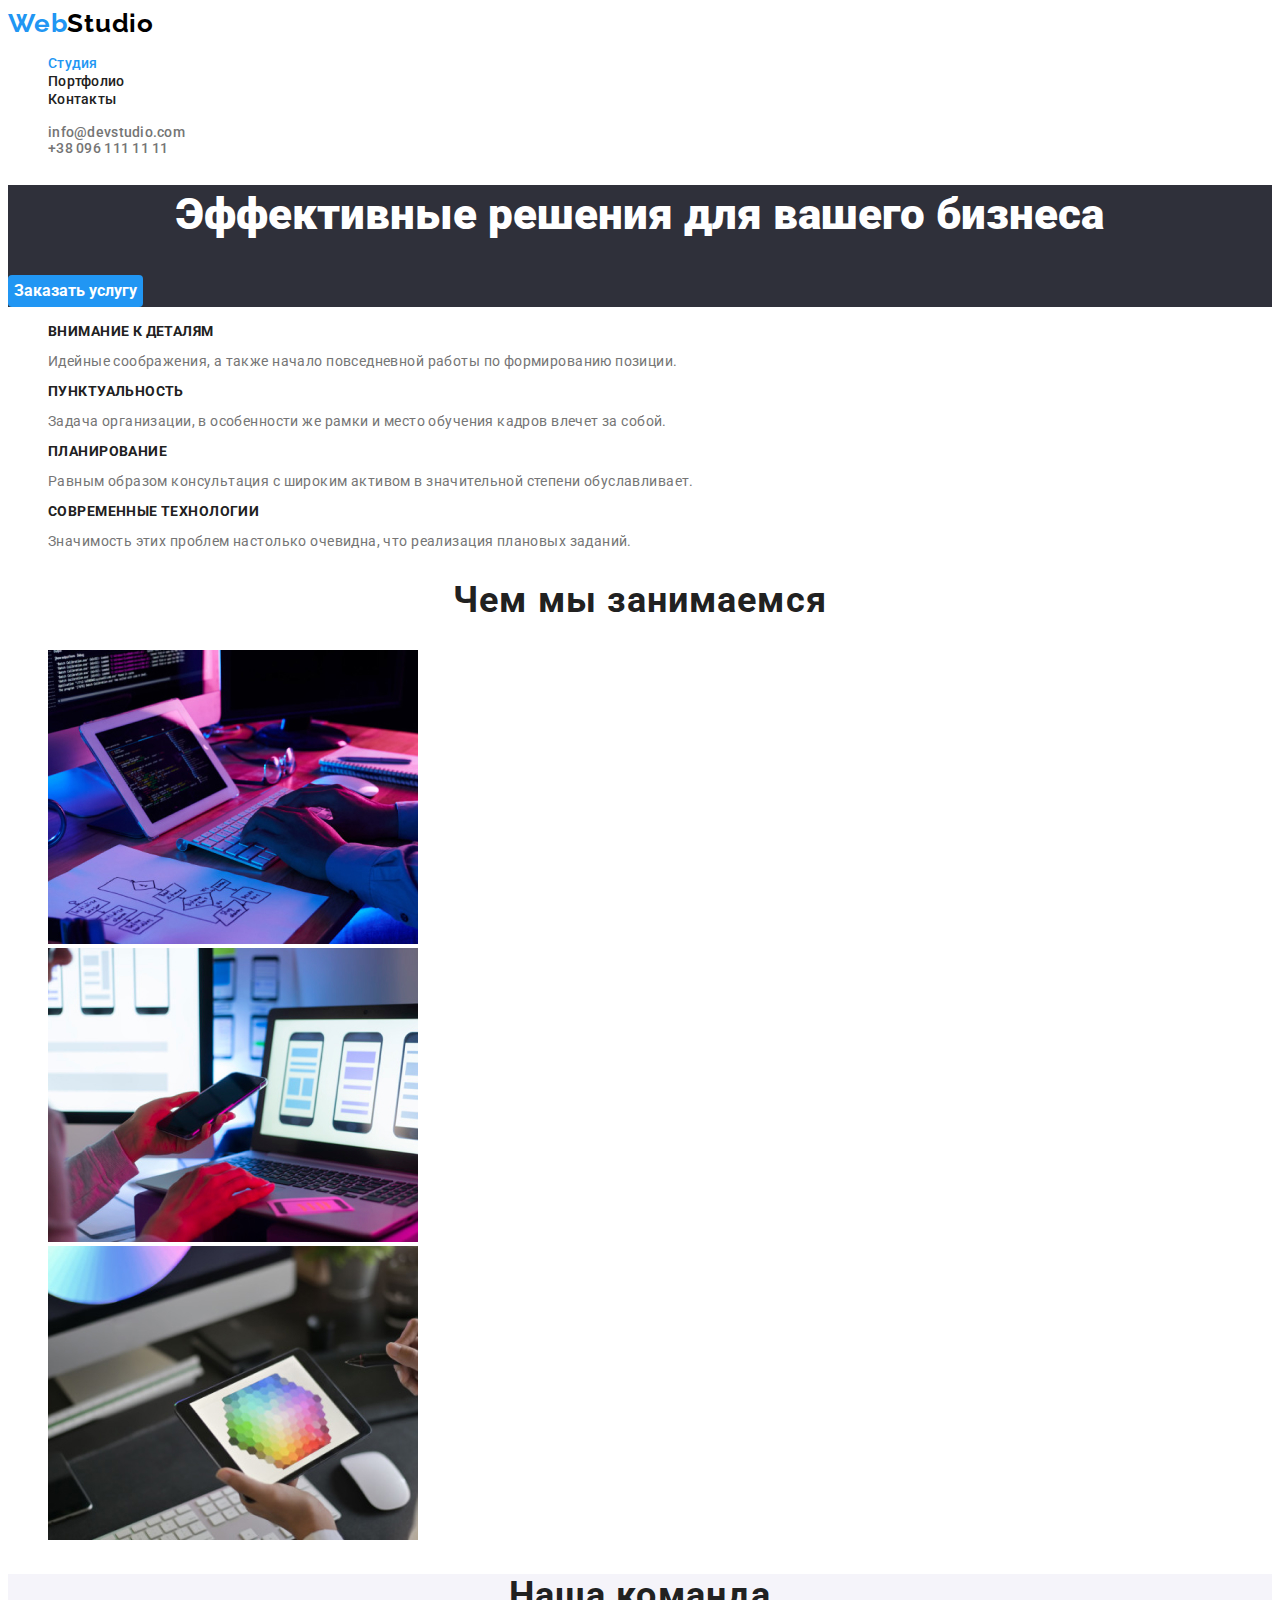
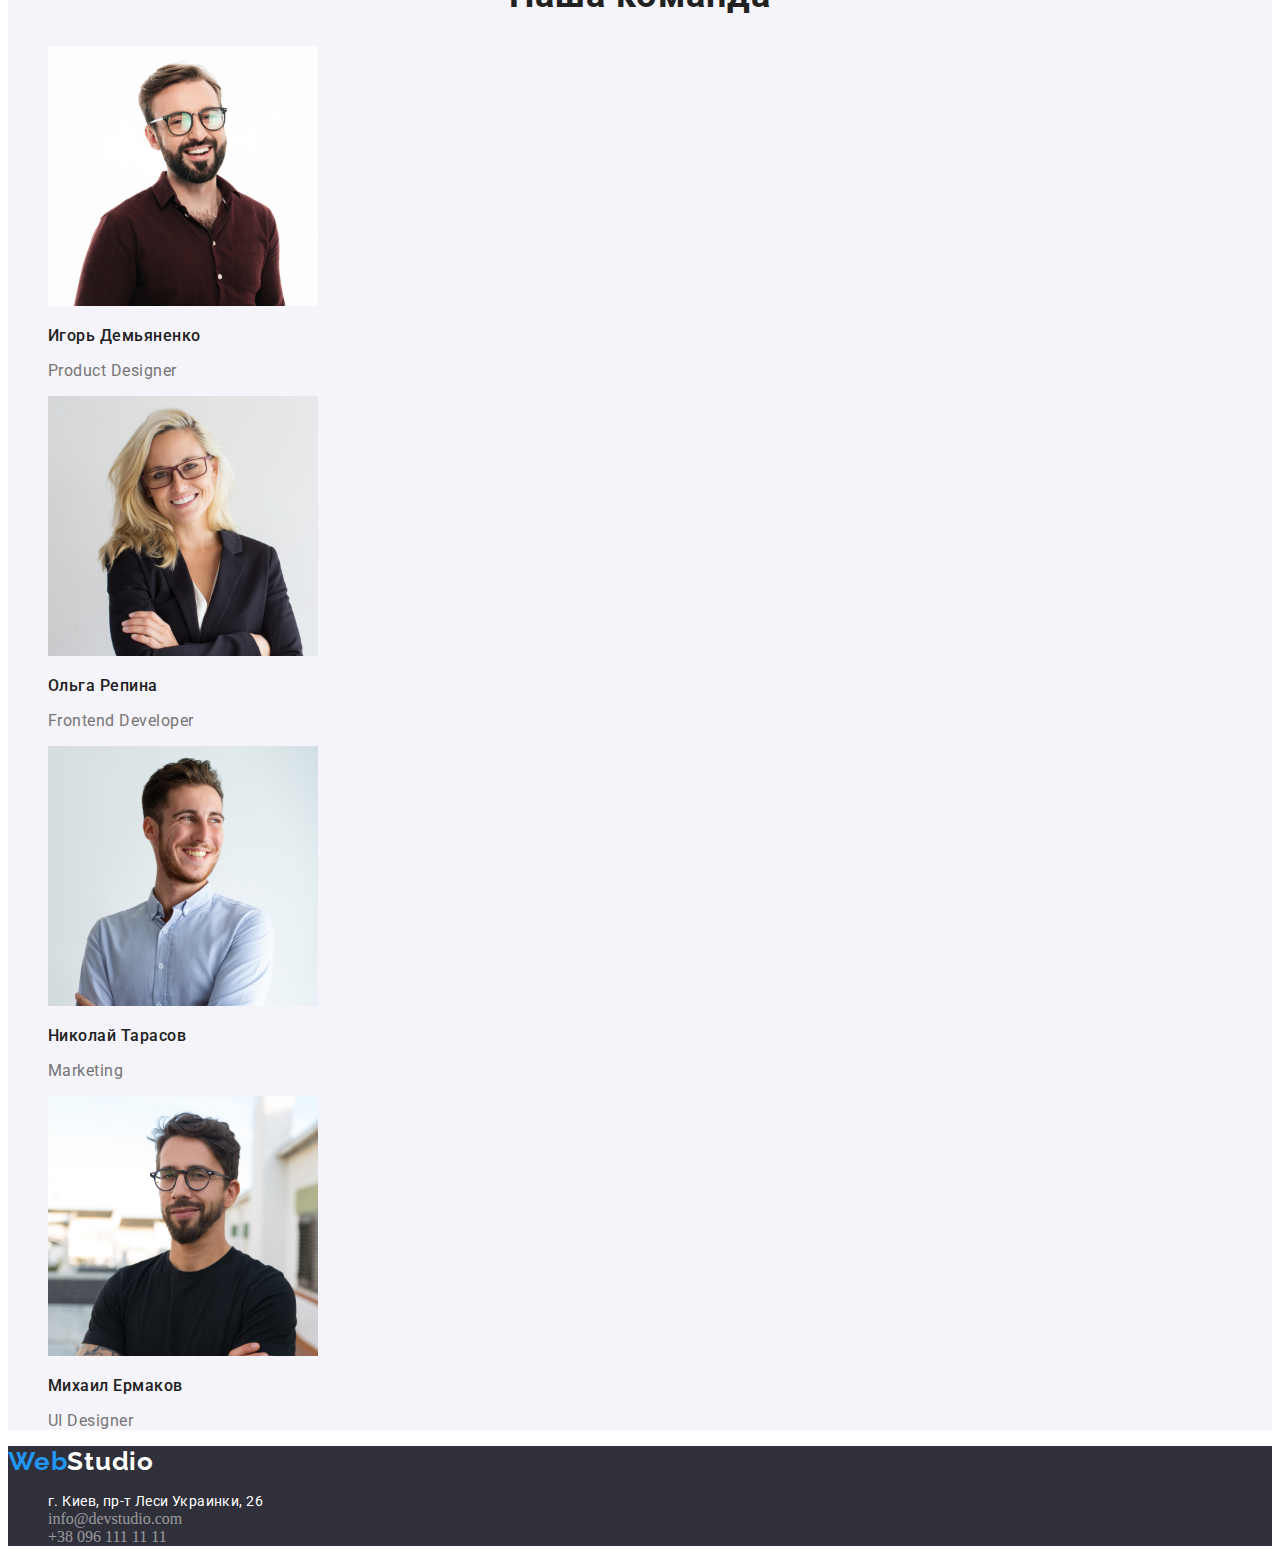
==== index.html @ e1d63bba "Склонировала" ====
<!DOCTYPE html>
<html lang="ru">
<head>
    <meta charset="UTF-8">
    <meta name="viewport" content="width=device-width, initial-scale=1.0">
    <title>Студия</title>
    <link rel="preconnect" href="https://fonts.gstatic.com">
    <link rel="preconnect" href="https://fonts.gstatic.com">
    <link href="https://fonts.googleapis.com/css2?family=Raleway:wght@700&family=Roboto:wght@400;500;700;900&display=swap" rel="stylesheet">
    <link rel="stylesheet" href="https://cdnjs.cloudflare.com/ajax/libs/modern-normalize/1.0.0/modern-normalize.min.css"
     integrity="sha512-ISS7cAi1PEhQ8jnbJpJZMd29NlhNj4AWYyLOSp2CE/CsHxTCu+r+t0D2yoJudVrd0/8fTVPUVDzY5Tvli75u/g==" crossorigin="anonymous" />
    <link rel="stylesheet" href="./css/styles.css">
</head>
<body>
        <!--COMPONENTS-->
    <header class="header">
        <nav class="header-nav">
            <a class="logo link" >
            <span class="logo-color">Web</span>Studio
        </a>
        <ul class="nav-list list" >
            <li class="nav-item"><a class="active nav-link link">Студия</a></li>
            <li class="nav-item"><a href="./portfolio.html" class="nav-link link">Портфолио</a></li>
            <li class="nav-item"><a class="nav-link link" >Контакты</a></li>
        </ul>
        </nav>
        <ul class="info-link list">
            <li>
              <a class="info link"  href="mailto:info@devstudio.com">info@devstudio.com</a>
            </li>
            <li>
              <a class="info link" href="tel:+380961111111">+38 096 111 11 11</a>
            </li>
          </ul>
    </header>

    <main>
        <!--HERO-->
        <section class="hero">
            <div class="hero-right-site">
                <h1 class="hero-title">
                    Эффективные решения для вашего бизнеса
                </h1>
                <button class="modal-btn" type="button">
                    Заказать услугу
                </button>
            </div>
        </section>

         <!--ABOUT-->
        <section class="about">
            <ul class=" list">
                   <li class="work">
                       <h3 class="work-title">  Внимание к деталям</h3>
                        <p class="work-text">
                        Идейные соображения, а также начало повседневной работы по формированию позиции.
                        </p>
                    </li>
                <li class="work">
                    <h3 class="work-title">Пунктуальность</h3>
                    <p class="work-text">
                    Задача организации, в особенности же рамки и место обучения кадров влечет за собой.
                    </p>
                </li>
                <li class="work">
                    <h3 class="work-title">Планирование</h3>
                    <p class="work-text">
                    Равным образом консультация с широким активом в значительной степени обуславливает.
                    </p>
                </li>
                <li class="work">
                    <h3 class="work-title">Современные технологии </h3>
                    <p class="work-text">
                    Значимость этих проблем настолько очевидна, что реализация плановых заданий.
                    </p>
                </li>
            </ul>
        </section>

        <!--SERVICES-->
            <section class="services">
                <h2 class="caption">
                    Чем мы занимаемся
                </h2>
                <ul class="list">
                    <li class="caption-pic">
                        <img src="./images/box1.jpg" alt="Верстает" width="370" height="294">
                    </li>
                    <li class="caption-pic">
                        <img src="./images/box2.jpg" alt="Сидит" width="370" height="294">
                    </li>
                    <li class="caption-pic">
                        <img src="./images/box3.jpg" alt="Работает" width="370" height="294">
                    </li>
                </ul>
        </section>
        
        <!--MASTERS-->
       <section class="masters">
        <h2 class="caption">Наша команда</h2>
        <ul class="list">
          <li>
            <img src="./images/img.jpg" width="270" height="260" alt="Игорь Демьяненко - Дизайнер продуктов" />
            <h3 class="work-name">Игорь Демьяненко</h3>
            <p lang="en" class="position">Product Designer</p>
          </li>
          <li>
            <img src="./images/img1.jpg" width="270" height="260" alt="Ольга Репина-фронтенд-разработчик" />
            <h3 class="work-name">Ольга Репина</h3>
            <p lang="en" class="position">Frontend Developer</p>
          </li>
          <li>
            <img src="./images/img2.jpg" width="270" height="260"
              alt="Николай Тарасов-Маркетинг-UI дизайнер" />
  
            <h3 class="work-name">Николай Тарасов</h3>
            <p lang="en" class="position">Marketing</p>
          </li>
          <li>
            <img src="./images/img3.jpg" width="270" height="260" alt="Михаил Ермаков-UI Designer" />
            <h3 class="work-name">Михаил Ермаков</h3>
            <p lang="en" class="position">UI Designer</p>
          </li>
        </ul>
      </section>
    </main>

    <!--CONTACTS-->
    <footer class="contacts">
        <a class="link logo logo-contacts" href=""><span class="logo-color">Web</span>Studio </a>
    <address class="address">
        <ul class="list">
          <li>
            <a class="link maps" href="https://goo.gl/maps/Kj9o169cFubhBfax5" target="_blank" rel="noopener noreferrer">
              г. Киев, пр-т Леси Украинки, 26
            </a>
          </li>
          <li>
            <a class="link contacts-info" href="mailto:info@devstudio.com">info@devstudio.com</a>
          </li>
          <li>
            <a class="link contacts-info" href="tel:+380961111111">+38 096 111 11 11</a>
          </li>
        </ul>
      </address>
    </footer>
</body>
</html>
---- css/styles.css ----
/*===COMPONENTS===*/
body {
    --main-font: "Roboto", sans-serif;
    --secondary-font: "Raleway", sans-serif;
    --accent-color: #2196f3;
    --secondary-color: #212121;
}
.link {
	text-decoration: none;
}
.list {
	list-style: none;
}
.address {
	font-style: normal;
}
.logo {
	color: #000000;
	font-family: "Raleway", sans-serif;
	font-weight: 700;
	font-size: 26px;
	line-height: 1, 19;
	letter-spacing: 0.03em;
}
.nav-link {
	font-family: "Roboto", sans-serif;
	font-weight: 500;
	font-size: 14px;
	line-height: 1, 17;
	letter-spacing: 0.02em;
	font-style: normal;
	color: #212121;
}
.nav-link:hover,
.nav-link:focus {
	color: #2196f3;
}
.active {
	color: #2196f3;
}
.info-link {
	font-family: "Roboto", sans-serif;
	font-weight: 500;
	font-size: 14px;
	line-height: 1, 17;
	letter-spacing: 0.02em;
	font-style: normal;
}
.info {
	color: #757575;
}
.info:hover,
.info:focus {
	color: #2196f3;
}
/*===END COMPONENTS===*/

/*===HERO===*/
.hero-title {
	font-family: "Roboto", sans-serif;
	font-weight: 900;
	font-size: 44px;
	text-align: center;
	line-height: 1.36;
	color: #ffffff;
}
.hero-right-site {
	background: #2f303a;
}
.modal-btn {
	font-family: "Roboto", sans-serif;
	font-weight: 700;
	font-size: 16px;
	line-height: 1.87;
	color: #ffffff;
	background-color: #2196f3;
	cursor: pointer;
	border-radius: 4px;
	border: none;
}
.modal-btn:hover,
.modal-btn {
	background-color: #2196f3;
}
/*=== END HERO===*/

/*===ABOUT===*/
.work-title {
	font-family: "Roboto", sans-serif;
	font-weight: 700;
	font-size: 14px;
	line-height: 1, 14;
	letter-spacing: 0.03em;
	font-style: normal;
	color: #212121;
	text-transform: uppercase;
}
.work-text {
	font-family: "Roboto", sans-serif;
	font-weight: 400;
	font-size: 14px;
	line-height: 1, 71;
	letter-spacing: 0.03em;
	font-style: normal;
	color: #757575;
}
/*=== END ABOUT===*/

/*=== SERVICES===*/
.caption {
	font-family: "Roboto", sans-serif;
	font-weight: 700;
	font-size: 36px;
	line-height: 1, 16;
	text-align: center;
	letter-spacing: 0.03em;
	font-style: normal;
	color: #212121;
}
/*=== END SERVICES===*/

/*=== MASTERS===*/
.masters {
	background: #f5f4fa;
}
.work-name {
	font-family: "Roboto", sans-serif;
	font-weight: 500;
	font-size: 16px;
	line-height: 1, 18;
	letter-spacing: 0.03em;
	font-style: normal;
	color: #212121;
}
.position {
	font-family: "Roboto", sans-serif;
	font-weight: 400;
	font-size: 16px;
	line-height: 1, 18;
	letter-spacing: 0.03em;
	font-style: normal;
	color: #757575;
}
/*===END MASTERS===*/

/*===CONTACTS===*/
.contacts {
	background-color: #2f303a;
}
.logo-color {
	color: #2196f3;
	font-family: "Raleway", sans-serif;
	font-weight: 700;
	font-size: 26px;
	line-height: 1, 19;
	letter-spacing: 0.03em;
}
.logo-contacts {
	color: #ffffff;
	font-family: "Raleway", sans-serif;
	font-weight: 700;
	font-size: 26px;
	line-height: 1, 19;
	letter-spacing: 0.03em;
}
.maps {
	font-family: "Roboto", sans-serif;
	color: #ffffff;
	font-weight: 400;
	font-size: 14px;
	line-height: 1, 71;
	letter-spacing: 0.03em;
	font-style: #ffffff;
}
.contacts-info {
	color: rgba(225, 225, 225, 0.6);
}
/*===END CONTACTS===*/

/*===========PORTFOLIO===============*/
/*===MENU===*/
.btn-menu {
	font-family: "Roboto", sans-serif;
	font-weight: 500;
	font-size: 16px;
	line-height: 1.62;
	cursor: pointer;
	color: #212121;
	background-color: #f5f4fa;
	border-radius: 4px;
	border: none;
}
.btn-menu:hover {
	color: #ffffff;
	background-color: #2196f3;
}
/*===END MENU===*/

/*===PORTFOLIO===*/
.site-name {
	font-family: "Roboto", sans-serif;
	font-weight: 700;
	font-size: 18px;
	line-height: 2, 25;
	letter-spacing: 0.06em;
	font-style: normal;
	color: #212121;
}
.preview-name {
	font-family: "Roboto", sans-serif;
	font-weight: 400;
	font-size: 16px;
	line-height: 1, 87;
	letter-spacing: 0.03em;
	font-style: normal;
	color: #757575;
}
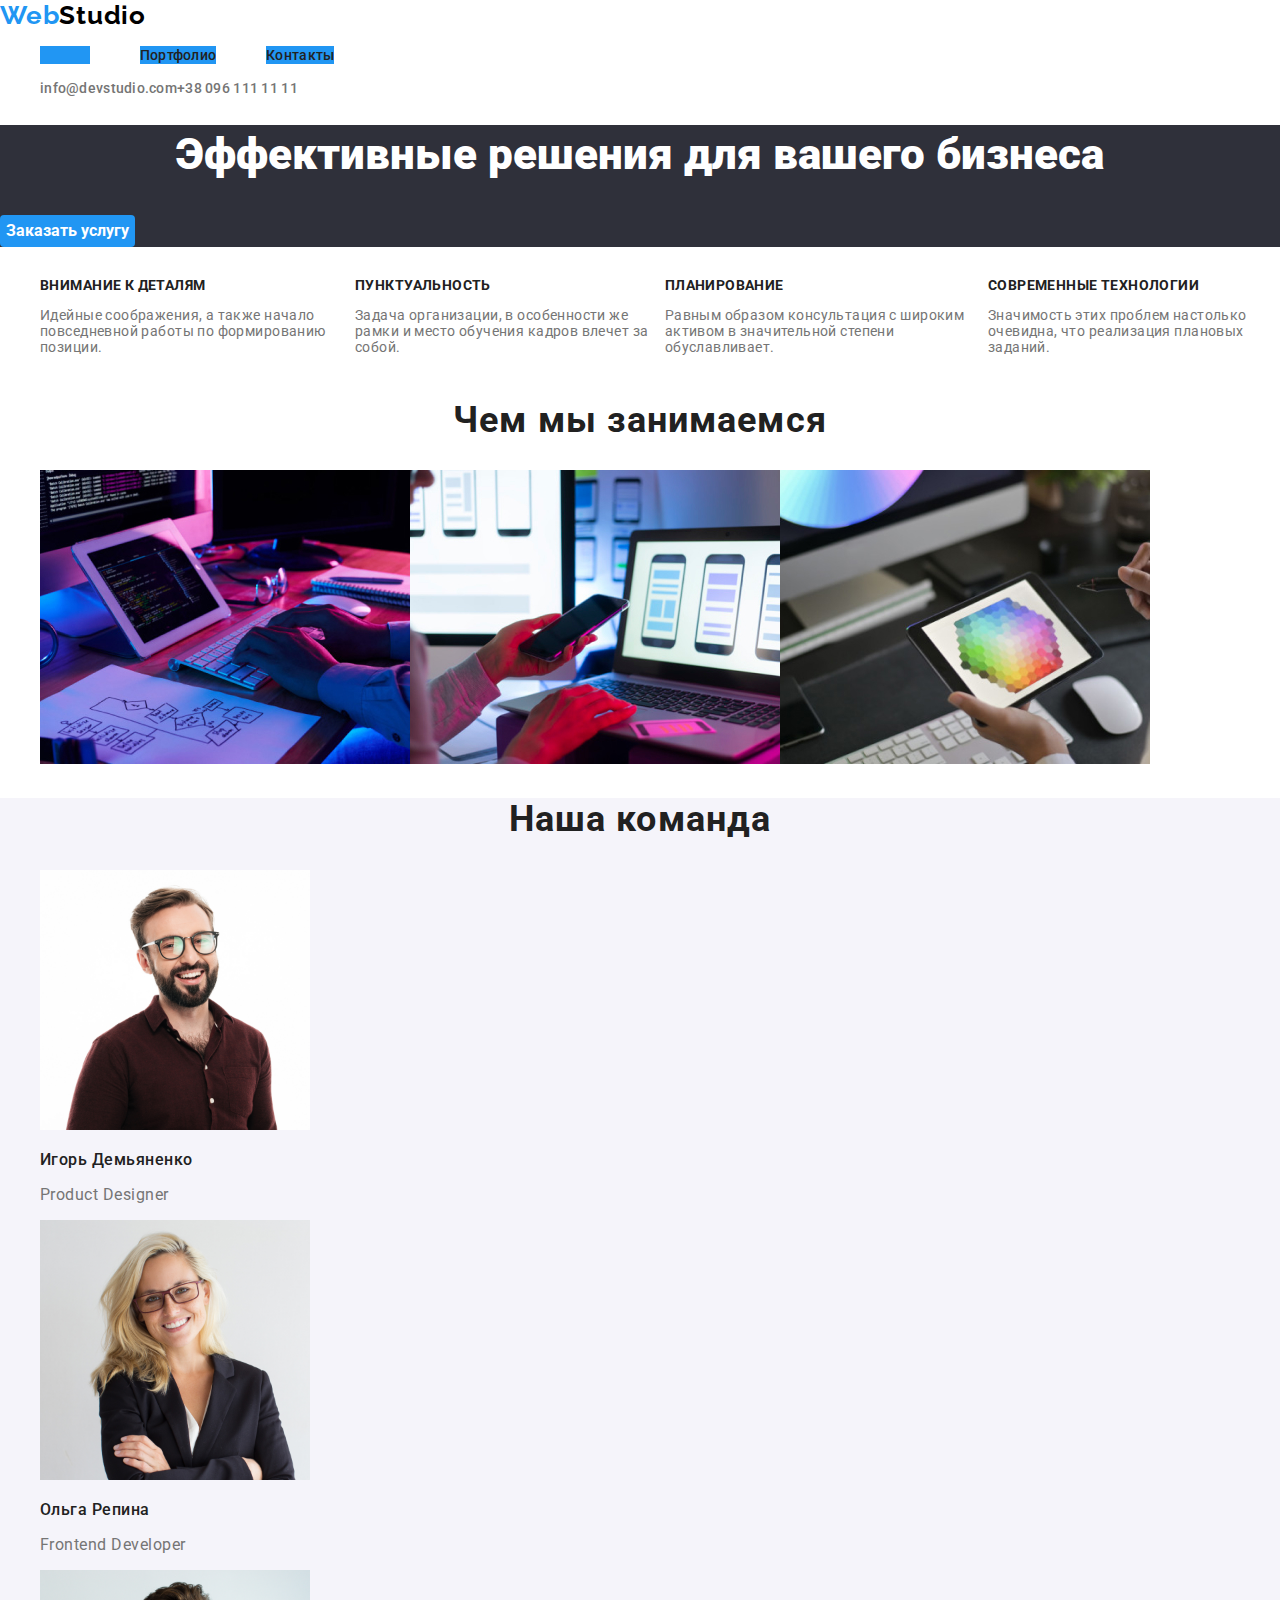
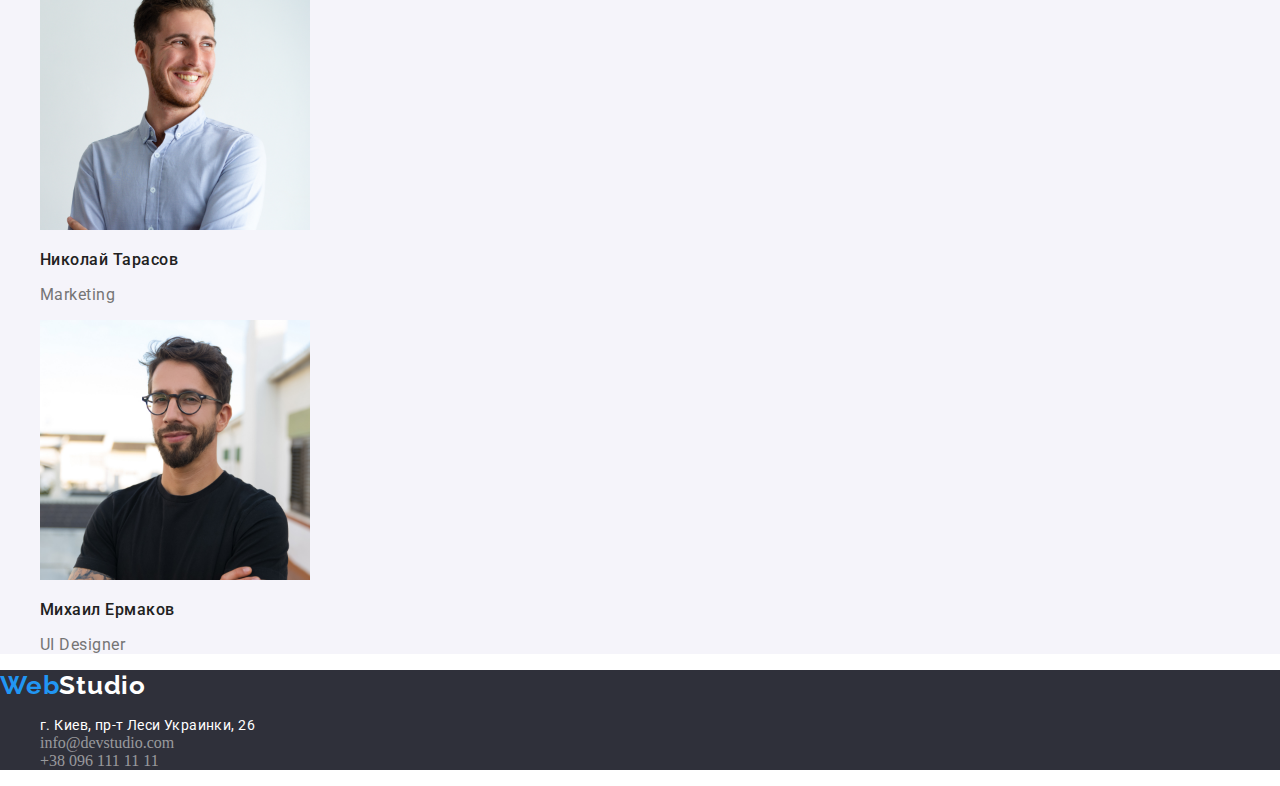
==== commit 52f2b123: "Правки" ====
--- a/index.html
+++ b/index.html
@@ -15,13 +15,13 @@
         <!--COMPONENTS-->
     <header class="header">
         <nav class="header-nav">
-            <a class="logo link" >
+            <a class="logo link">
             <span class="logo-color">Web</span>Studio
         </a>
-        <ul class="nav-list list" >
+        <ul class="nav-list list">
             <li class="nav-item"><a class="active nav-link link">Студия</a></li>
             <li class="nav-item"><a href="./portfolio.html" class="nav-link link">Портфолио</a></li>
-            <li class="nav-item"><a class="nav-link link" >Контакты</a></li>
+            <li class="nav-item"><a class="nav-link link">Контакты</a></li>
         </ul>
         </nav>
         <ul class="info-link list">
@@ -49,9 +49,9 @@
 
          <!--ABOUT-->
         <section class="about">
-            <ul class=" list">
+            <ul class="list about-list">
                    <li class="work">
-                       <h3 class="work-title">  Внимание к деталям</h3>
+                       <h3 class="work-title">Внимание к деталям</h3>
                         <p class="work-text">
                         Идейные соображения, а также начало повседневной работы по формированию позиции.
                         </p>
@@ -69,7 +69,7 @@
                     </p>
                 </li>
                 <li class="work">
-                    <h3 class="work-title">Современные технологии </h3>
+                    <h3 class="work-title">Современные технологии</h3>
                     <p class="work-text">
                     Значимость этих проблем настолько очевидна, что реализация плановых заданий.
                     </p>
@@ -82,7 +82,7 @@
                 <h2 class="caption">
                     Чем мы занимаемся
                 </h2>
-                <ul class="list">
+                <ul class="service-list list">
                     <li class="caption-pic">
                         <img src="./images/box1.jpg" alt="Верстает" width="370" height="294">
                     </li>
@@ -127,7 +127,7 @@
 
     <!--CONTACTS-->
     <footer class="contacts">
-        <a class="link logo logo-contacts" href=""><span class="logo-color">Web</span>Studio </a>
+        <a class="link logo logo-contacts" href=""><span class="logo-color">Web</span>Studio</a>
     <address class="address">
         <ul class="list">
           <li>
--- a/css/styles.css
+++ b/css/styles.css
@@ -4,6 +4,7 @@
     --secondary-font: "Raleway", sans-serif;
     --accent-color: #2196f3;
     --secondary-color: #212121;
+	margin: 0px;
 }
 .link {
 	text-decoration: none;
@@ -22,6 +23,13 @@
 	line-height: 1, 19;
 	letter-spacing: 0.03em;
 }
+.nav-list {
+	display: flex;
+}
+.nav-item {
+	background-color: #2196f3;
+	margin-right: 50px;
+}
 .nav-link {
 	font-family: "Roboto", sans-serif;
 	font-weight: 500;
@@ -40,6 +48,7 @@
 }
 .info-link {
 	font-family: "Roboto", sans-serif;
+	display: flex;
 	font-weight: 500;
 	font-size: 14px;
 	line-height: 1, 17;
@@ -85,6 +94,9 @@
 /*=== END HERO===*/
 
 /*===ABOUT===*/
+.about-list {
+	display: flex;
+}
 .work-title {
 	font-family: "Roboto", sans-serif;
 	font-weight: 700;
@@ -117,6 +129,9 @@
 	font-style: normal;
 	color: #212121;
 }
+.service-list {
+	display: flex;
+}
 /*=== END SERVICES===*/
 
 /*=== MASTERS===*/
@@ -179,6 +194,10 @@
 
 /*===========PORTFOLIO===============*/
 /*===MENU===*/
+.menu-list {
+	display: flex;
+	justify-content: center;
+}
 .btn-menu {
 	font-family: "Roboto", sans-serif;
 	font-weight: 500;
@@ -189,14 +208,30 @@
 	background-color: #f5f4fa;
 	border-radius: 4px;
 	border: none;
+	padding: 6px 22px;
 }
 .btn-menu:hover {
 	color: #ffffff;
 	background-color: #2196f3;
 }
+.menu-portfolio {
+	padding-right: 8px;
+}
 /*===END MENU===*/
 
 /*===PORTFOLIO===*/
+.portfolio-list {
+	flex-wrap: wrap;
+	display: flex;
+	margin-top: 50px;
+	margin-bottom: 74px;
+	justify-content: center;
+}
+.portfolio-kart {
+	outline: 1px solid #F5F4FA;
+	margin-right: 30px;
+	margin-bottom: 30px;
+}
 .site-name {
 	font-family: "Roboto", sans-serif;
 	font-weight: 700;
@@ -205,6 +240,8 @@
 	letter-spacing: 0.06em;
 	font-style: normal;
 	color: #212121;
+	padding-left: 24px;
+	padding-top: 10px;
 }
 .preview-name {
 	font-family: "Roboto", sans-serif;
@@ -214,4 +251,6 @@
 	letter-spacing: 0.03em;
 	font-style: normal;
 	color: #757575;
-}
+	padding-left: 24px;
+	padding-bottom: 10px;
+}
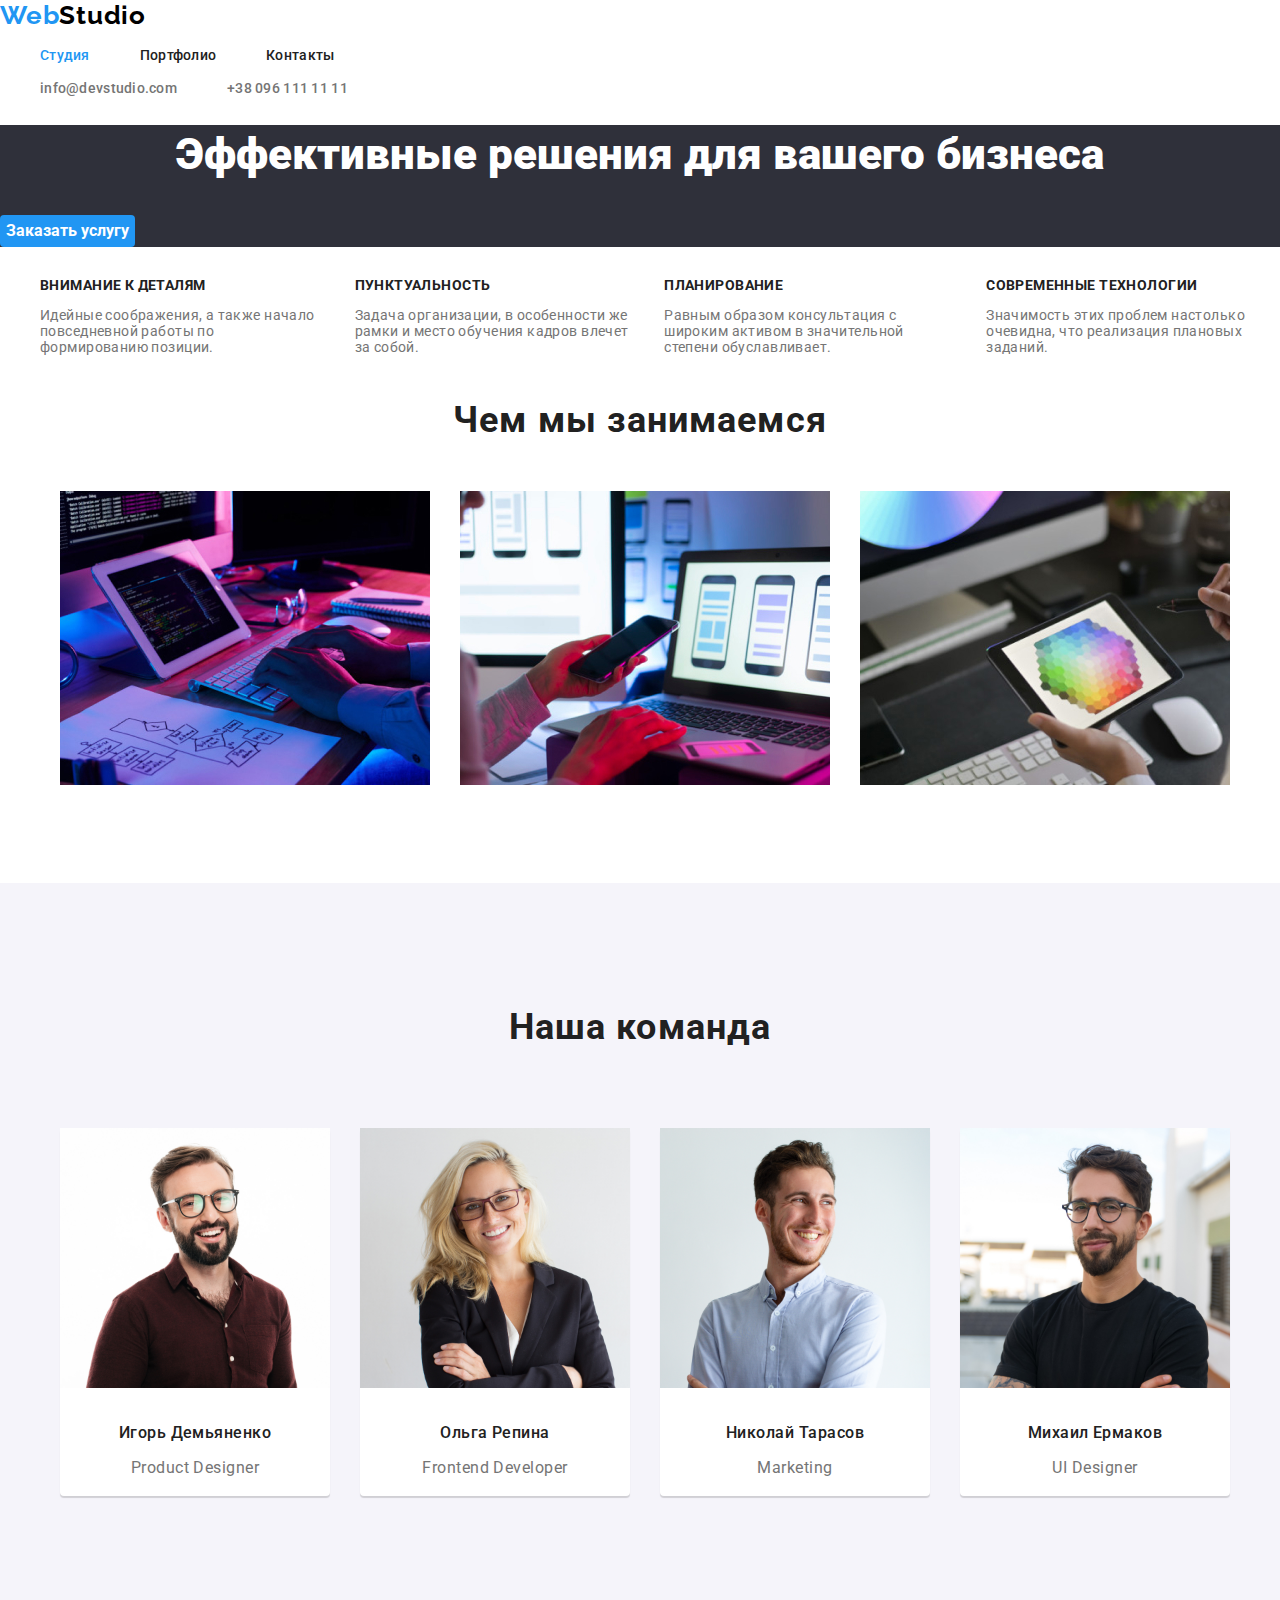
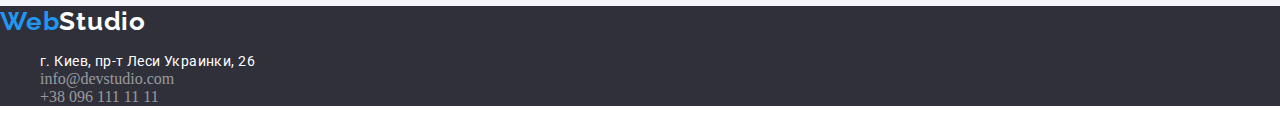
==== commit 5c7c262c: "Правки" ====
--- a/index.html
+++ b/index.html
@@ -25,7 +25,7 @@
         </ul>
         </nav>
         <ul class="info-link list">
-            <li>
+            <li class="info-nav">
               <a class="info link"  href="mailto:info@devstudio.com">info@devstudio.com</a>
             </li>
             <li>
@@ -98,25 +98,25 @@
         <!--MASTERS-->
        <section class="masters">
         <h2 class="caption">Наша команда</h2>
-        <ul class="list">
-          <li>
+        <ul class="masters-list list">
+          <li class="captein-masters">
             <img src="./images/img.jpg" width="270" height="260" alt="Игорь Демьяненко - Дизайнер продуктов" />
             <h3 class="work-name">Игорь Демьяненко</h3>
             <p lang="en" class="position">Product Designer</p>
           </li>
-          <li>
-            <img src="./images/img1.jpg" width="270" height="260" alt="Ольга Репина-фронтенд-разработчик" />
+          <li class="captein-masters">
+            <img  src="./images/img1.jpg" width="270" height="260" alt="Ольга Репина-фронтенд-разработчик" />
             <h3 class="work-name">Ольга Репина</h3>
             <p lang="en" class="position">Frontend Developer</p>
           </li>
-          <li>
+          <li class="captein-masters">
             <img src="./images/img2.jpg" width="270" height="260"
               alt="Николай Тарасов-Маркетинг-UI дизайнер" />
   
             <h3 class="work-name">Николай Тарасов</h3>
             <p lang="en" class="position">Marketing</p>
           </li>
-          <li>
+          <li class="captein-masters">
             <img src="./images/img3.jpg" width="270" height="260" alt="Михаил Ермаков-UI Designer" />
             <h3 class="work-name">Михаил Ермаков</h3>
             <p lang="en" class="position">UI Designer</p>
--- a/css/styles.css
+++ b/css/styles.css
@@ -27,7 +27,6 @@
 	display: flex;
 }
 .nav-item {
-	background-color: #2196f3;
 	margin-right: 50px;
 }
 .nav-link {
@@ -57,6 +56,9 @@
 }
 .info {
 	color: #757575;
+}
+.info-nav {
+	padding-right: 50px;
 }
 .info:hover,
 .info:focus {
@@ -97,6 +99,9 @@
 .about-list {
 	display: flex;
 }
+.work {
+	padding-right: 30px;
+}
 .work-title {
 	font-family: "Roboto", sans-serif;
 	font-weight: 700;
@@ -131,12 +136,34 @@
 }
 .service-list {
 	display: flex;
+	justify-content: center;
+	margin-bottom: 94px;
+	margin-top: 50px;
+}
+.caption-pic {
+	padding-right: 30px;
 }
 /*=== END SERVICES===*/
 
 /*=== MASTERS===*/
 .masters {
 	background: #f5f4fa;
+	width: 100%;
+	padding-top: 94px;
+	padding-bottom: 94px;
+}
+.masters-list {
+	display: flex;
+	justify-content: center;
+	padding-top: 50px;
+}
+.captein-masters {
+	background: #ffffff;
+	box-shadow: 0px 2px 1px 0px rgba(0, 0, 0, 0.15);
+	border-radius: 4px;
+	height: 368px;
+	width: 270px;
+	margin-right: 30px;
 }
 .work-name {
 	font-family: "Roboto", sans-serif;
@@ -146,6 +173,8 @@
 	letter-spacing: 0.03em;
 	font-style: normal;
 	color: #212121;
+	padding-top: 15px;
+	text-align: center;
 }
 .position {
 	font-family: "Roboto", sans-serif;
@@ -155,6 +184,8 @@
 	letter-spacing: 0.03em;
 	font-style: normal;
 	color: #757575;
+	text-align: center;
+	padding-bottom: 15px;
 }
 /*===END MASTERS===*/
 
@@ -224,7 +255,7 @@
 	flex-wrap: wrap;
 	display: flex;
 	margin-top: 50px;
-	margin-bottom: 74px;
+	margin-bottom: 94px;
 	justify-content: center;
 }
 .portfolio-kart {
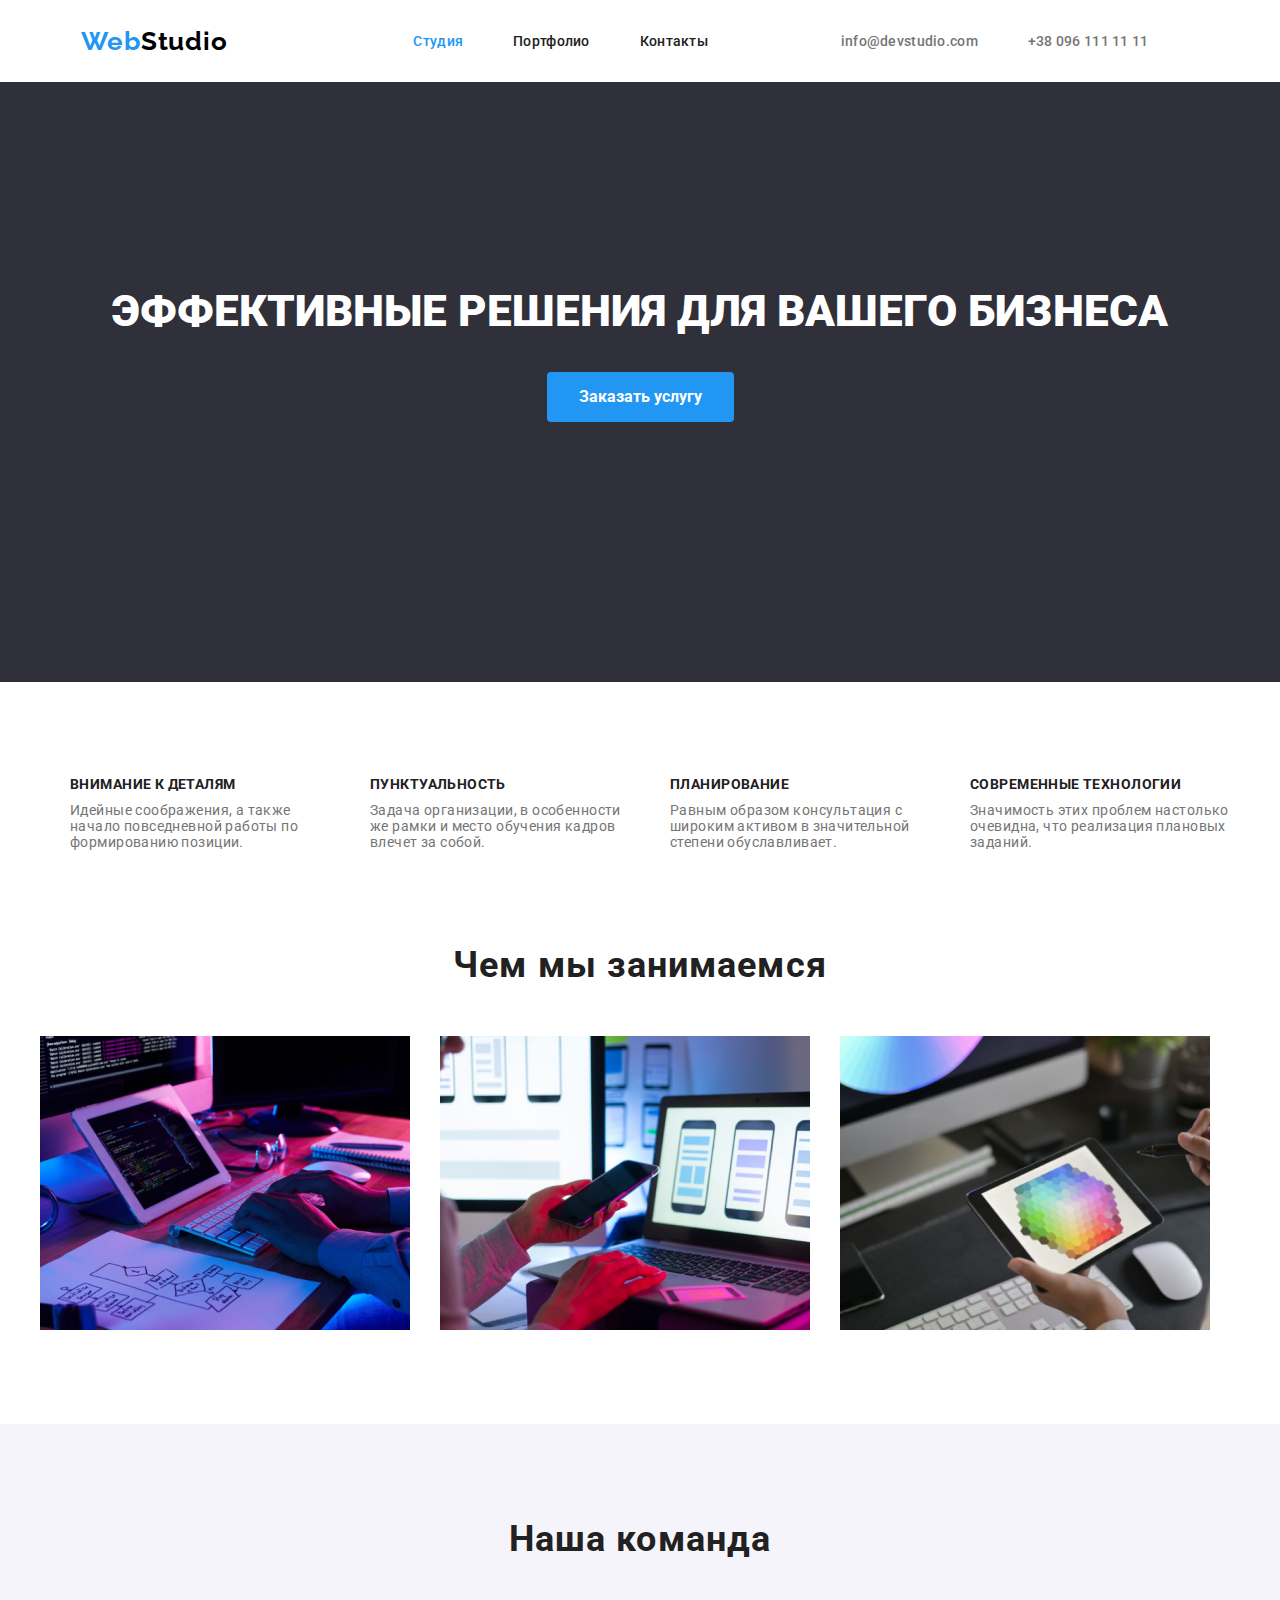
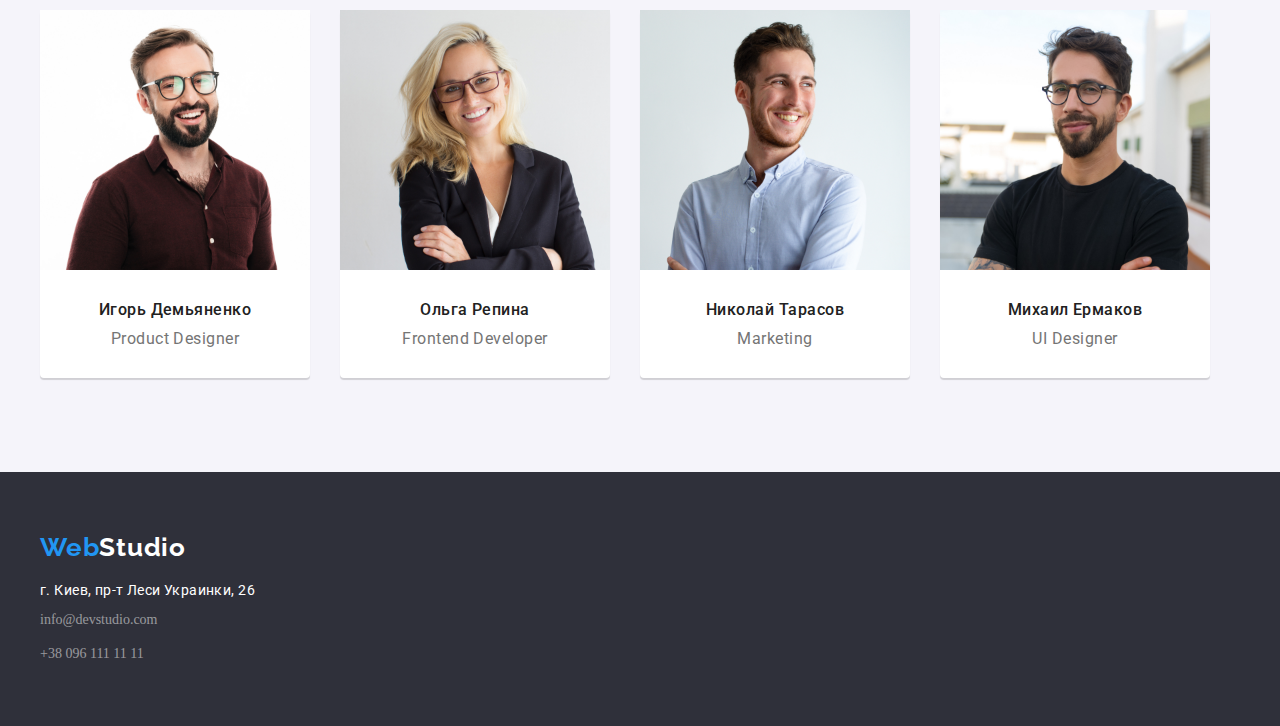
==== commit a1ad56f3: "Правки" ====
--- a/index.html
+++ b/index.html
@@ -14,8 +14,9 @@
 <body>
         <!--COMPONENTS-->
     <header class="header">
-        <nav class="header-nav">
-            <a class="logo link">
+      <div class="container main-logo">
+        <nav class="header-nav main-logo">
+            <a class="logo  link" href="./index.html">
             <span class="logo-color">Web</span>Studio
         </a>
         <ul class="nav-list list">
@@ -32,11 +33,13 @@
               <a class="info link" href="tel:+380961111111">+38 096 111 11 11</a>
             </li>
           </ul>
+        </div>
     </header>
 
     <main>
         <!--HERO-->
         <section class="hero">
+          <div class="container">
             <div class="hero-right-site">
                 <h1 class="hero-title">
                     Эффективные решения для вашего бизнеса
@@ -45,10 +48,12 @@
                     Заказать услугу
                 </button>
             </div>
+            </div>
         </section>
 
          <!--ABOUT-->
         <section class="about">
+          <div class="container">
             <ul class="list about-list">
                    <li class="work">
                        <h3 class="work-title">Внимание к деталям</h3>
@@ -75,10 +80,12 @@
                     </p>
                 </li>
             </ul>
+            </div>
         </section>
 
         <!--SERVICES-->
             <section class="services">
+              <div class="container">
                 <h2 class="caption">
                     Чем мы занимаемся
                 </h2>
@@ -93,10 +100,12 @@
                         <img src="./images/box3.jpg" alt="Работает" width="370" height="294">
                     </li>
                 </ul>
+                </div>
         </section>
         
         <!--MASTERS-->
        <section class="masters">
+        <div class="container">
         <h2 class="caption">Наша команда</h2>
         <ul class="masters-list list">
           <li class="captein-masters">
@@ -122,11 +131,13 @@
             <p lang="en" class="position">UI Designer</p>
           </li>
         </ul>
+        </div>
       </section>
     </main>
 
     <!--CONTACTS-->
     <footer class="contacts">
+      <div class="container">
         <a class="link logo logo-contacts" href=""><span class="logo-color">Web</span>Studio</a>
     <address class="address">
         <ul class="list">
@@ -143,6 +154,7 @@
           </li>
         </ul>
       </address>
+      </div>
     </footer>
 </body>
 </html>--- a/css/styles.css
+++ b/css/styles.css
@@ -6,6 +6,30 @@
     --secondary-color: #212121;
 	margin: 0px;
 }
+.container {
+	width: 1200px;
+	margin: 0 auto;
+	padding-left: 15px;
+	padding-right: 15px;
+  }
+h1,
+h2,
+h3,
+h4,
+h5,
+h6,
+p {
+  margin: 0;
+}
+ul,
+ol,
+li {
+  margin: 0;
+  padding: 0;
+}
+img {
+	display: block;
+  }
 .link {
 	text-decoration: none;
 }
@@ -25,6 +49,10 @@
 }
 .nav-list {
 	display: flex;
+	padding-left: 93px;
+	padding-top: 32px;
+	padding-bottom: 32px;
+	margin-left: 93px;
 }
 .nav-item {
 	margin-right: 50px;
@@ -45,6 +73,11 @@
 .active {
 	color: #2196f3;
 }
+.main-logo {
+	display: flex;
+	align-items: center;
+	justify-content: space-around;
+}
 .info-link {
 	font-family: "Roboto", sans-serif;
 	display: flex;
@@ -53,6 +86,7 @@
 	line-height: 1, 17;
 	letter-spacing: 0.02em;
 	font-style: normal;
+	padding-right: 50px;
 }
 .info {
 	color: #757575;
@@ -74,9 +108,15 @@
 	text-align: center;
 	line-height: 1.36;
 	color: #ffffff;
-}
-.hero-right-site {
+	text-transform: uppercase;
+	text-align: center;
+	padding-top: 200px;
+}
+.hero {
 	background: #2f303a;
+	width: 100%;
+	height: 600px;
+	text-align: center;
 }
 .modal-btn {
 	font-family: "Roboto", sans-serif;
@@ -88,6 +128,10 @@
 	cursor: pointer;
 	border-radius: 4px;
 	border: none;
+	padding: 10px 32px;
+	display: inline-block;
+	margin-top: 30px;
+	margin-bottom: 200px;
 }
 .modal-btn:hover,
 .modal-btn {
@@ -98,9 +142,12 @@
 /*===ABOUT===*/
 .about-list {
 	display: flex;
+	padding-top: 94px;
+	padding-bottom: 94px;
 }
 .work {
-	padding-right: 30px;
+	flex-basis: calc(100% / 4 - 30px);
+     margin-left: 30px;
 }
 .work-title {
 	font-family: "Roboto", sans-serif;
@@ -111,6 +158,7 @@
 	font-style: normal;
 	color: #212121;
 	text-transform: uppercase;
+	padding-bottom: 10px;
 }
 .work-text {
 	font-family: "Roboto", sans-serif;
@@ -151,6 +199,7 @@
 	width: 100%;
 	padding-top: 94px;
 	padding-bottom: 94px;
+
 }
 .masters-list {
 	display: flex;
@@ -162,8 +211,9 @@
 	box-shadow: 0px 2px 1px 0px rgba(0, 0, 0, 0.15);
 	border-radius: 4px;
 	height: 368px;
-	width: 270px;
+	width: 370px;
 	margin-right: 30px;
+	flex-basis: calc(100% / 4 - 30px);
 }
 .work-name {
 	font-family: "Roboto", sans-serif;
@@ -173,7 +223,7 @@
 	letter-spacing: 0.03em;
 	font-style: normal;
 	color: #212121;
-	padding-top: 15px;
+	padding-top: 30px;
 	text-align: center;
 }
 .position {
@@ -185,21 +235,35 @@
 	font-style: normal;
 	color: #757575;
 	text-align: center;
-	padding-bottom: 15px;
+	padding-top: 10px;
+	padding-bottom: 30px;
 }
 /*===END MASTERS===*/
 
 /*===CONTACTS===*/
 .contacts {
 	background-color: #2f303a;
+	width: 100%;
+  padding-top: 60px;
+  padding-bottom: 60px
 }
 .logo-color {
 	color: #2196f3;
 	font-family: "Raleway", sans-serif;
 	font-weight: 700;
 	font-size: 26px;
-	line-height: 1, 19;
-	letter-spacing: 0.03em;
+	line-height: 1,19;
+	letter-spacing: 0.03em;
+	margin-bottom: 20px;
+}
+.address,
+.list-item-contact,
+.contacts-info {
+	display: flex;
+  flex-direction: column;
+}
+.list-item-contact:not(:last-child) {
+	margin-bottom: 9px;
 }
 .logo-contacts {
 	color: #ffffff;
@@ -214,20 +278,31 @@
 	color: #ffffff;
 	font-weight: 400;
 	font-size: 14px;
-	line-height: 1, 71;
+	line-height: 1,71;
 	letter-spacing: 0.03em;
 	font-style: #ffffff;
+	padding-top: 20px;
+	display: block;
 }
 .contacts-info {
 	color: rgba(225, 225, 225, 0.6);
+	font-weight: 400;
+  font-size: 14px;
+  line-height: 1.71;
+  display: block;
+  padding-top: 10px;
 }
 /*===END CONTACTS===*/
 
 /*===========PORTFOLIO===============*/
 /*===MENU===*/
+.menu-border {
+	outline: 1px solid #F5F4FA;
+}
 .menu-list {
 	display: flex;
 	justify-content: center;
+	margin-top: 94px;
 }
 .btn-menu {
 	font-family: "Roboto", sans-serif;
@@ -272,7 +347,7 @@
 	font-style: normal;
 	color: #212121;
 	padding-left: 24px;
-	padding-top: 10px;
+	padding-top: 20px;
 }
 .preview-name {
 	font-family: "Roboto", sans-serif;
@@ -283,5 +358,6 @@
 	font-style: normal;
 	color: #757575;
 	padding-left: 24px;
-	padding-bottom: 10px;
-}
+	padding-bottom: 20px;
+	padding-top: 10px;
+}
